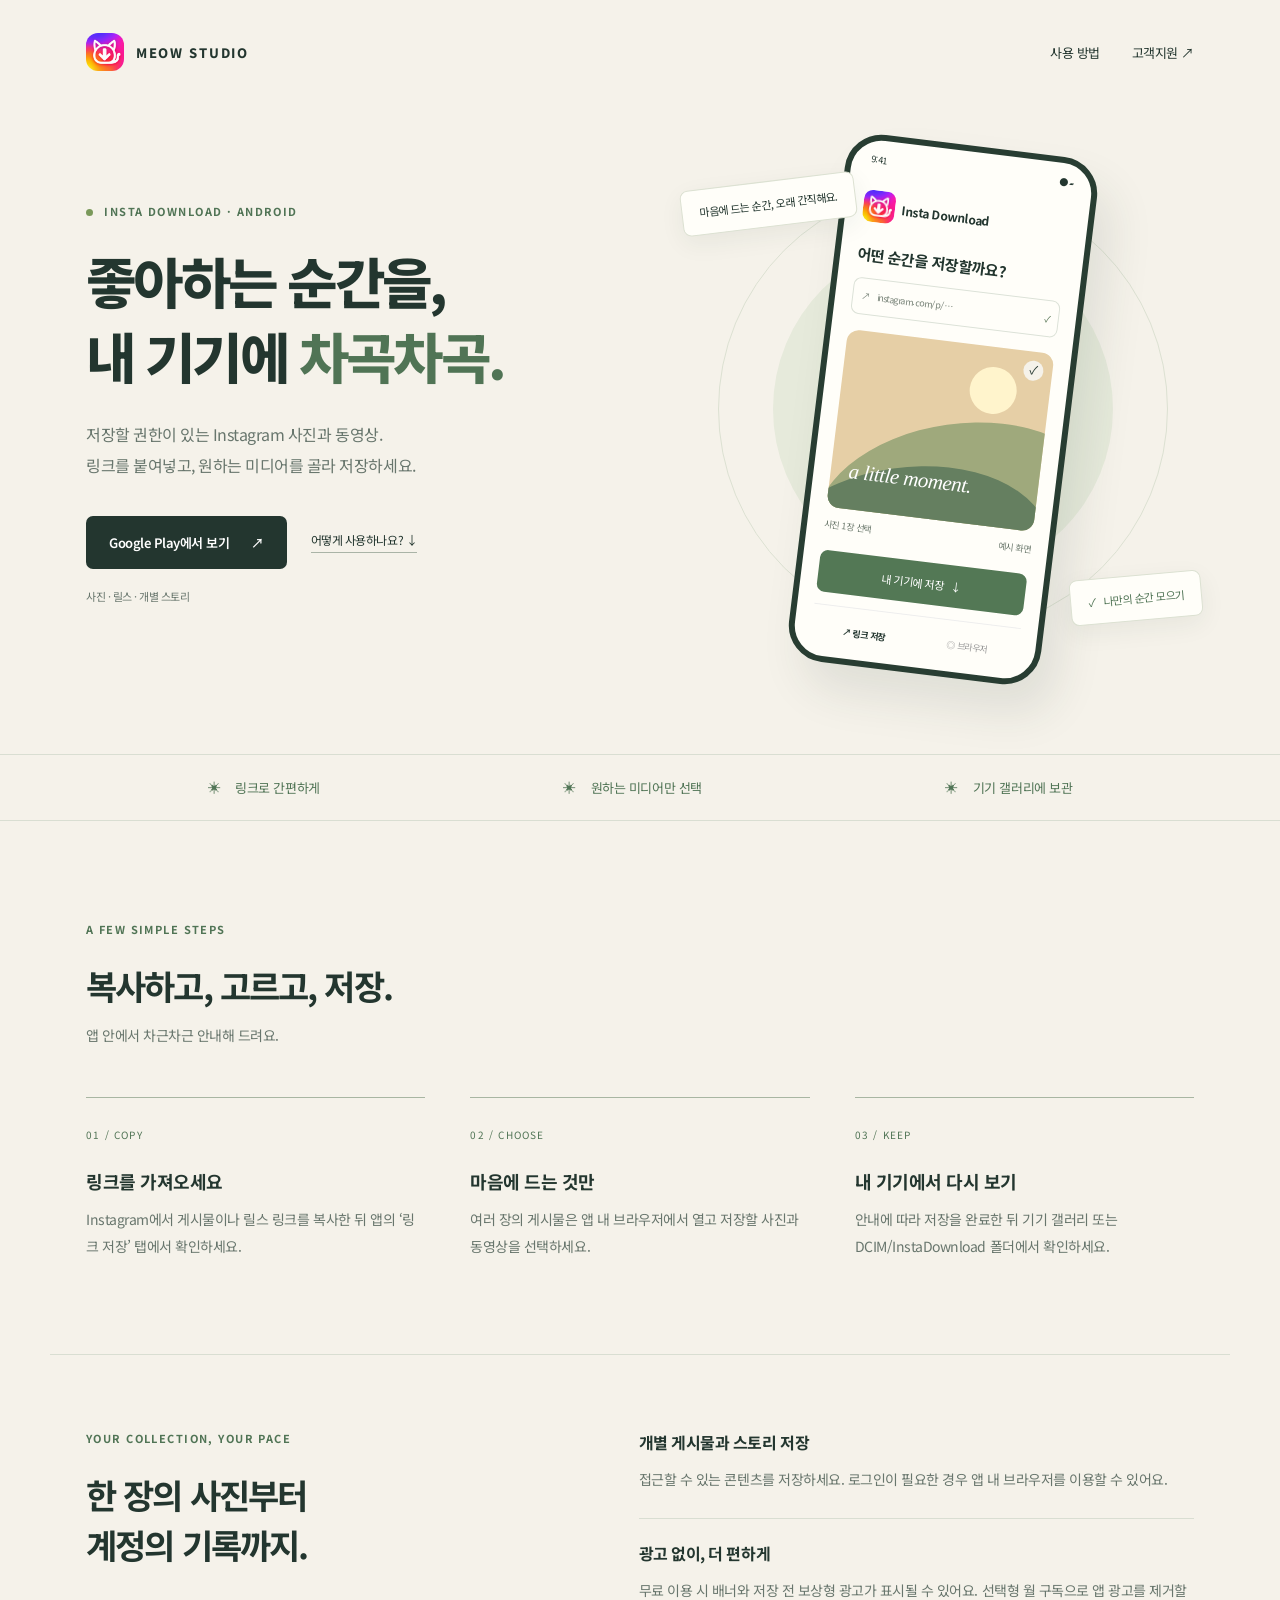
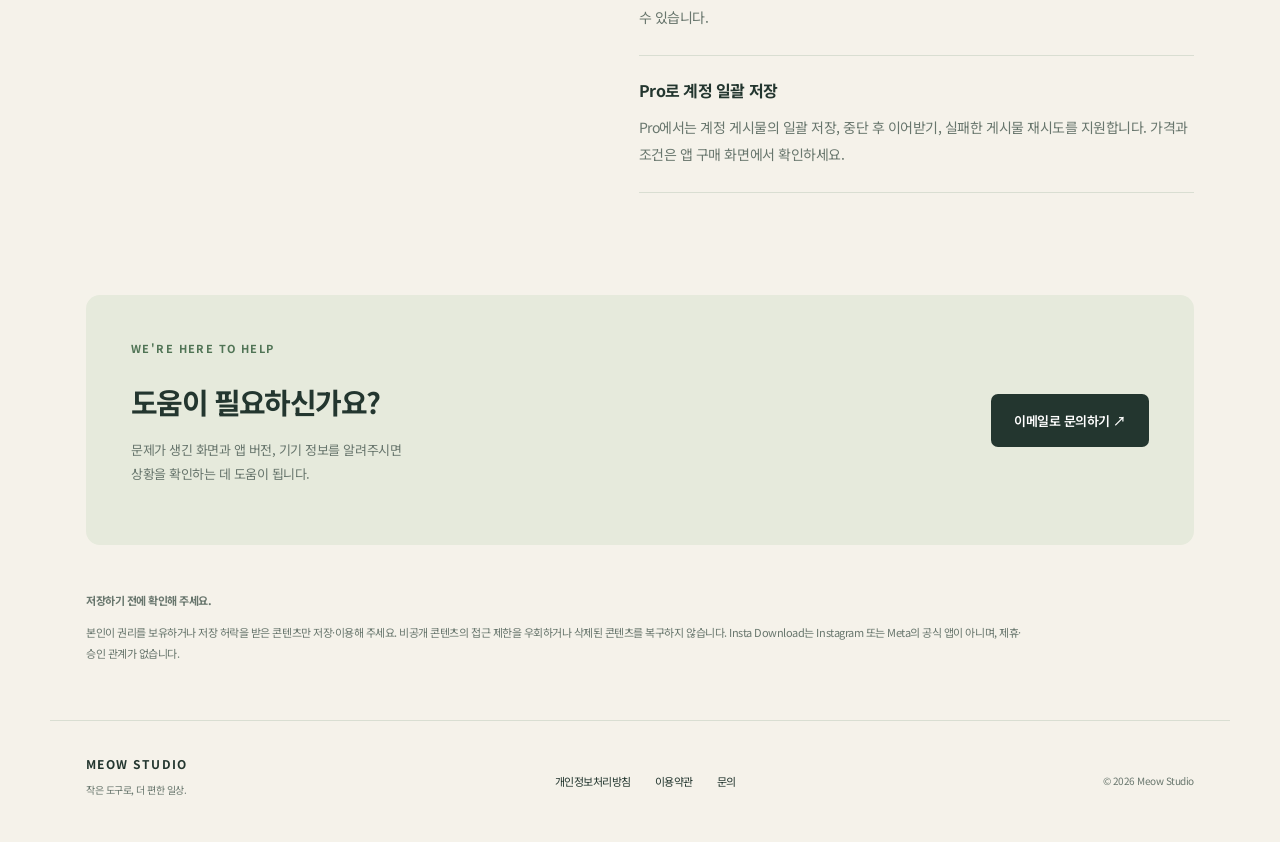
==== index.html @ 452632a1 "Publish Insta Download homepage and app-ads.txt" ====
<!doctype html>
<html lang="ko">
<head><meta charset="utf-8"><meta name="viewport" content="width=device-width, initial-scale=1"><meta name="description" content="Insta Download — 저장할 권한이 있는 Instagram 사진과 동영상을 내 기기에. Meow Studio 앱 소개 및 고객지원."><meta name="theme-color" content="#f5f2ea"><title>Insta Download · Meow Studio</title><link rel="icon" href="icon.png"><link rel="stylesheet" href="style.css"></head>
<body>
<header class="nav wrap"><a href="#" class="brand"><img src="icon.png" alt="" width="38" height="38">MEOW STUDIO</a><nav aria-label="주 메뉴"><a href="#how">사용 방법</a><a href="#support">고객지원 ↗</a></nav></header>
<main>
<section class="hero wrap"><div class="hero-copy"><p class="eyebrow"><span></span> INSTA DOWNLOAD · ANDROID</p><h1>좋아하는 순간을,<br>내 기기에 <em>차곡차곡.</em></h1><p class="intro">저장할 권한이 있는 Instagram 사진과 동영상.<br>링크를 붙여넣고, 원하는 미디어를 골라 저장하세요.</p><div class="actions"><a class="button dark" href="https://play.google.com/store/apps/details?id=com.meowstudio.insta_download">Google Play에서 보기 <span>↗</span></a><a class="text-link" href="#how">어떻게 사용하나요? ↓</a></div><p class="small muted">사진 · 릴스 · 개별 스토리</p></div><div class="visual" aria-label="링크 확인, 미디어 선택, 기기 저장 흐름을 보여주는 예시"><div class="orbit o1"></div><div class="orbit o2"></div><span class="floating tag">마음에 드는 순간, 오래 간직해요.</span><div class="phone"><div class="phone-top"><span>9:41</span><span>● ▰</span></div><div class="app-title"><img src="icon.png" alt="" width="32" height="32"><strong>Insta Download</strong></div><p class="phone-heading">어떤 순간을 저장할까요?</p><div class="url">↗ &nbsp; instagram.com/p/… <span>✓</span></div><div class="art"><div class="sun"></div><div class="hill back"></div><div class="hill front"></div><span class="art-caption">a little moment.</span><span class="selected">✓</span></div><div class="media-info"><span>사진 1장 선택</span><span>예시 화면</span></div><div class="fake-button">내 기기에 저장 &nbsp; ↓</div><div class="phone-tabs"><b>↗ 링크 저장</b><span>◎ 브라우저</span></div></div><span class="floating saved">✓ &nbsp; 나만의 순간 모으기</span><span class="visual-note">기능을 설명하기 위한 일러스트입니다.</span></div></section>
<section class="strip"><div class="wrap"><span>링크로 간편하게</span><span>원하는 미디어만 선택</span><span>기기 갤러리에 보관</span></div></section>
<section id="how" class="wrap how"><div class="section-heading"><p class="eyebrow">A FEW SIMPLE STEPS</p><h2>복사하고, 고르고, 저장.</h2><p>앱 안에서 차근차근 안내해 드려요.</p></div><div class="steps"><article><span class="number">01 / COPY</span><h3>링크를 가져오세요</h3><p>Instagram에서 게시물이나 릴스 링크를 복사한 뒤 앱의 ‘링크 저장’ 탭에서 확인하세요.</p></article><article><span class="number">02 / CHOOSE</span><h3>마음에 드는 것만</h3><p>여러 장의 게시물은 앱 내 브라우저에서 열고 저장할 사진과 동영상을 선택하세요.</p></article><article><span class="number">03 / KEEP</span><h3>내 기기에서 다시 보기</h3><p>안내에 따라 저장을 완료한 뒤 기기 갤러리 또는 DCIM/InstaDownload 폴더에서 확인하세요.</p></article></div></section>
<section class="wrap details"><div><p class="eyebrow">YOUR COLLECTION, YOUR PACE</p><h2>한 장의 사진부터<br>계정의 기록까지.</h2></div><div class="detail-list"><article><h3>개별 게시물과 스토리 저장</h3><p>접근할 수 있는 콘텐츠를 저장하세요. 로그인이 필요한 경우 앱 내 브라우저를 이용할 수 있어요.</p></article><article><h3>광고 없이, 더 편하게</h3><p>무료 이용 시 배너와 저장 전 보상형 광고가 표시될 수 있어요. 선택형 월 구독으로 앱 광고를 제거할 수 있습니다.</p></article><article><h3>Pro로 계정 일괄 저장</h3><p>Pro에서는 계정 게시물의 일괄 저장, 중단 후 이어받기, 실패한 게시물 재시도를 지원합니다. 가격과 조건은 앱 구매 화면에서 확인하세요.</p></article></div></section>
<section class="wrap support" id="support"><div><p class="eyebrow">WE'RE HERE TO HELP</p><h2>도움이 필요하신가요?</h2><p>문제가 생긴 화면과 앱 버전, 기기 정보를 알려주시면<br>상황을 확인하는 데 도움이 됩니다.</p></div><a class="button dark" href="mailto:meowstudioservice@gmail.com">이메일로 문의하기 ↗</a></section>
<aside class="wrap notice"><strong>저장하기 전에 확인해 주세요.</strong><p>본인이 권리를 보유하거나 저장 허락을 받은 콘텐츠만 저장·이용해 주세요. 비공개 콘텐츠의 접근 제한을 우회하거나 삭제된 콘텐츠를 복구하지 않습니다. Insta Download는 Instagram 또는 Meta의 공식 앱이 아니며, 제휴·승인 관계가 없습니다.</p></aside>
</main><footer class="wrap"><div><strong>MEOW STUDIO</strong><p>작은 도구로, 더 편한 일상.</p></div><div class="footer-links"><a href="https://meowstudioservice.github.io/insta-download-legal/privacy.html">개인정보처리방침</a><a href="https://meowstudioservice.github.io/insta-download-legal/terms.html">이용약관</a><a href="mailto:meowstudioservice@gmail.com">문의</a></div><small>© 2026 Meow Studio</small></footer>
</body></html>
---- style.css ----
@import url('https://fonts.googleapis.com/css2?family=Noto+Sans+KR:wght@400;500;600;700;800;900&display=swap');
:root{--paper:#f5f2ea;--ink:#23362f;--green:#507455;--muted:#68766d;--line:#d9ded2}*{box-sizing:border-box}html{scroll-behavior:smooth;scroll-padding-top:30px}body{margin:0;background:var(--paper);color:var(--ink);font-family:'Noto Sans KR',sans-serif;letter-spacing:-.03em}a{color:inherit;text-decoration:none}a:focus-visible{outline:3px solid #a95c28;outline-offset:6px}.wrap{max-width:1180px;margin:auto;padding-left:36px;padding-right:36px}.nav{height:104px;display:flex;align-items:center;justify-content:space-between}.brand{display:flex;align-items:center;gap:12px;font-size:13px;letter-spacing:.13em;font-weight:800}.brand img{border-radius:12px}.nav nav{display:flex;gap:32px;font-size:13px}.hero{min-height:650px;display:grid;grid-template-columns:1.15fr 1fr;align-items:center;gap:30px;padding-top:40px;padding-bottom:80px}.eyebrow{font-size:11px;letter-spacing:.13em;font-weight:700;color:var(--green);margin:0 0 24px}.eyebrow span{display:inline-block;background:#7a995a;width:7px;height:7px;border-radius:50%;margin-right:7px}h1{font-size:clamp(36px,4.3vw,58px);line-height:1.36;letter-spacing:-.065em;font-weight:800;margin:0 0 26px}em{font-style:normal;color:var(--green)}.intro{font-size:16px;line-height:1.95;color:var(--muted);margin-bottom:34px}.actions{display:flex;align-items:center;gap:24px;flex-wrap:wrap}.button{display:inline-flex;align-items:center;justify-content:center;gap:22px;padding:17px 23px;border-radius:7px;font-size:13px;font-weight:600;transition:transform .2s,background .2s}.dark{background:var(--ink);color:#fff}.button:hover{background:#3e5a4b;transform:translateY(-2px)}.text-link{font-size:12px;border-bottom:1px solid #aab4a7;padding-bottom:4px}.small{font-size:11px;margin-top:19px}.muted{color:var(--muted)}.visual{height:520px;position:relative;display:grid;place-items:center}.orbit{position:absolute;border:1px solid #dce1d2;border-radius:50%;width:450px;height:450px}.o2{width:340px;height:340px;background:#e6eadb;border:0}.phone{width:254px;background:#fffef9;border:6px solid #283d32;border-radius:37px;padding:13px 17px 0;box-shadow:18px 27px 45px #293d321a;transform:rotate(7deg);z-index:1;overflow:hidden}.phone-top{display:flex;justify-content:space-between;font-size:9px;margin:0 2px 24px}.app-title{display:flex;align-items:center;gap:7px;font-size:12px}.app-title img{border-radius:9px}.phone-heading{font-size:15px;font-weight:700;margin:22px 0 13px}.url{padding:11px 8px;border:1px solid #dce2d8;border-radius:8px;font-size:9px;color:#778277}.url span{float:right;color:#537251}.art{height:179px;margin-top:16px;border-radius:12px;position:relative;overflow:hidden;background:#e6cfa6}.sun{width:47px;height:47px;background:#fff4cc;border-radius:50%;position:absolute;top:20px;right:33px}.hill{position:absolute;width:290px;height:180px;border-radius:50%;transform:rotate(-15deg)}.back{background:#9fa97c;top:80px;left:-12px}.front{background:#657f60;top:130px;left:-60px}.art-caption{position:absolute;bottom:25px;left:18px;color:white;font-family:Georgia,serif;font-style:italic;font-size:21px}.selected{position:absolute;right:9px;top:9px;border-radius:50%;background:#f5f2ea;width:20px;height:20px;text-align:center;font-size:12px}.media-info{display:flex;justify-content:space-between;margin:11px 0 19px;font-size:9px;color:#6f7c70}.fake-button{background:#537855;color:white;border-radius:8px;text-align:center;padding:13px;font-size:11px}.phone-tabs{display:flex;justify-content:space-around;font-size:9px;padding:18px 0 20px;margin-top:12px;border-top:1px solid #eee}.phone-tabs span{color:#999}.floating{position:absolute;background:#fffef9;border:1px solid #dce1d2;box-shadow:0 8px 25px #263e3110;border-radius:8px;padding:14px 17px;font-size:11px;z-index:2}.tag{top:32px;left:-12px;transform:rotate(-7deg)}.saved{bottom:48px;right:-8px;transform:rotate(-5deg);color:#507455}.visual-note{position:absolute;bottom:0;font-size:9px;color:#7c8778}.strip{border-top:1px solid var(--line);border-bottom:1px solid var(--line)}.strip .wrap{display:flex;justify-content:space-around;padding-top:23px;padding-bottom:23px;font-size:13px;color:var(--green)}.strip span:before{content:'✳';margin-right:15px}.how{padding-top:100px;padding-bottom:95px}.section-heading h2,h2{font-size:34px;line-height:1.45;letter-spacing:-.055em;margin:0 0 15px}.section-heading>p:last-child{font-size:14px;color:var(--muted)}.steps{display:grid;grid-template-columns:repeat(3,1fr);gap:45px;margin-top:52px}.steps article{border-top:1px solid #a8b6a2;padding-top:22px}.number{font-size:10px;letter-spacing:.12em;color:var(--green)}h3{font-size:18px;margin:24px 0 12px}article p{color:var(--muted);font-size:14px;line-height:1.9;margin:0}.details{display:grid;grid-template-columns:1fr 1.15fr;gap:70px;padding-top:75px;padding-bottom:80px;border-top:1px solid var(--line)}.detail-list article{padding:0 0 25px;margin-bottom:22px;border-bottom:1px solid var(--line)}.detail-list h3{margin-top:0;font-size:16px}.support{background:#e6eadc;max-width:1108px;border-radius:14px;padding:45px;display:flex;align-items:center;justify-content:space-between;gap:24px}.support h2{font-size:29px}.support p:not(.eyebrow){color:var(--muted);font-size:13px;line-height:1.9}.support .button{white-space:nowrap}.notice{padding-top:45px;padding-bottom:45px;font-size:11px;color:var(--muted);line-height:1.9}.notice p{max-width:940px}footer{border-top:1px solid var(--line);padding-top:34px;padding-bottom:35px;display:flex;align-items:center;justify-content:space-between;gap:25px;font-size:11px}footer strong{letter-spacing:.12em;font-size:12px}footer p,footer small{color:var(--muted);font-size:10px}.footer-links{display:flex;gap:24px}@media(max-width:850px){.wrap{padding-left:24px;padding-right:24px}.nav{height:85px}.hero{grid-template-columns:1fr;padding-top:35px;gap:35px;padding-bottom:45px}.hero-copy{max-width:550px}.hero h1{font-size:45px}.visual{max-width:450px;width:100%;margin:auto}.tag{left:5px}.saved{right:3px}.steps{gap:25px}.details{gap:35px}.support{margin:0 24px}.support .button{font-size:12px;padding:15px}.footer-links{gap:15px}footer{flex-wrap:wrap}}@media(max-width:540px){.nav nav{gap:18px;font-size:11px}.brand{font-size:10px;gap:8px}.brand img{width:30px;height:30px}.hero h1{font-size:37px}.intro{font-size:14px}.visual{height:490px}.orbit{width:310px;height:310px}.o2{width:260px;height:260px}.phone{width:235px}.floating{font-size:9px;padding:12px}.tag{top:18px}.saved{bottom:28px}.visual-note{bottom:-10px}.strip .wrap{gap:12px;justify-content:space-between;font-size:10px}.strip span:before{display:none}.how{padding-top:65px;padding-bottom:50px}h2,.section-heading h2{font-size:28px}.steps{grid-template-columns:1fr;gap:30px;margin-top:35px}.steps h3{margin-top:16px}.details{grid-template-columns:1fr;padding-top:50px;padding-bottom:35px;gap:25px}.details h2 br{display:none}.support{display:block;padding:28px 22px}.support .button{margin-top:12px}.support h2{font-size:25px}.support br{display:none}footer{gap:22px}.footer-links{flex-wrap:wrap}footer small{width:100%}}@media(prefers-reduced-motion:reduce){html{scroll-behavior:auto}.button{transition:none}}
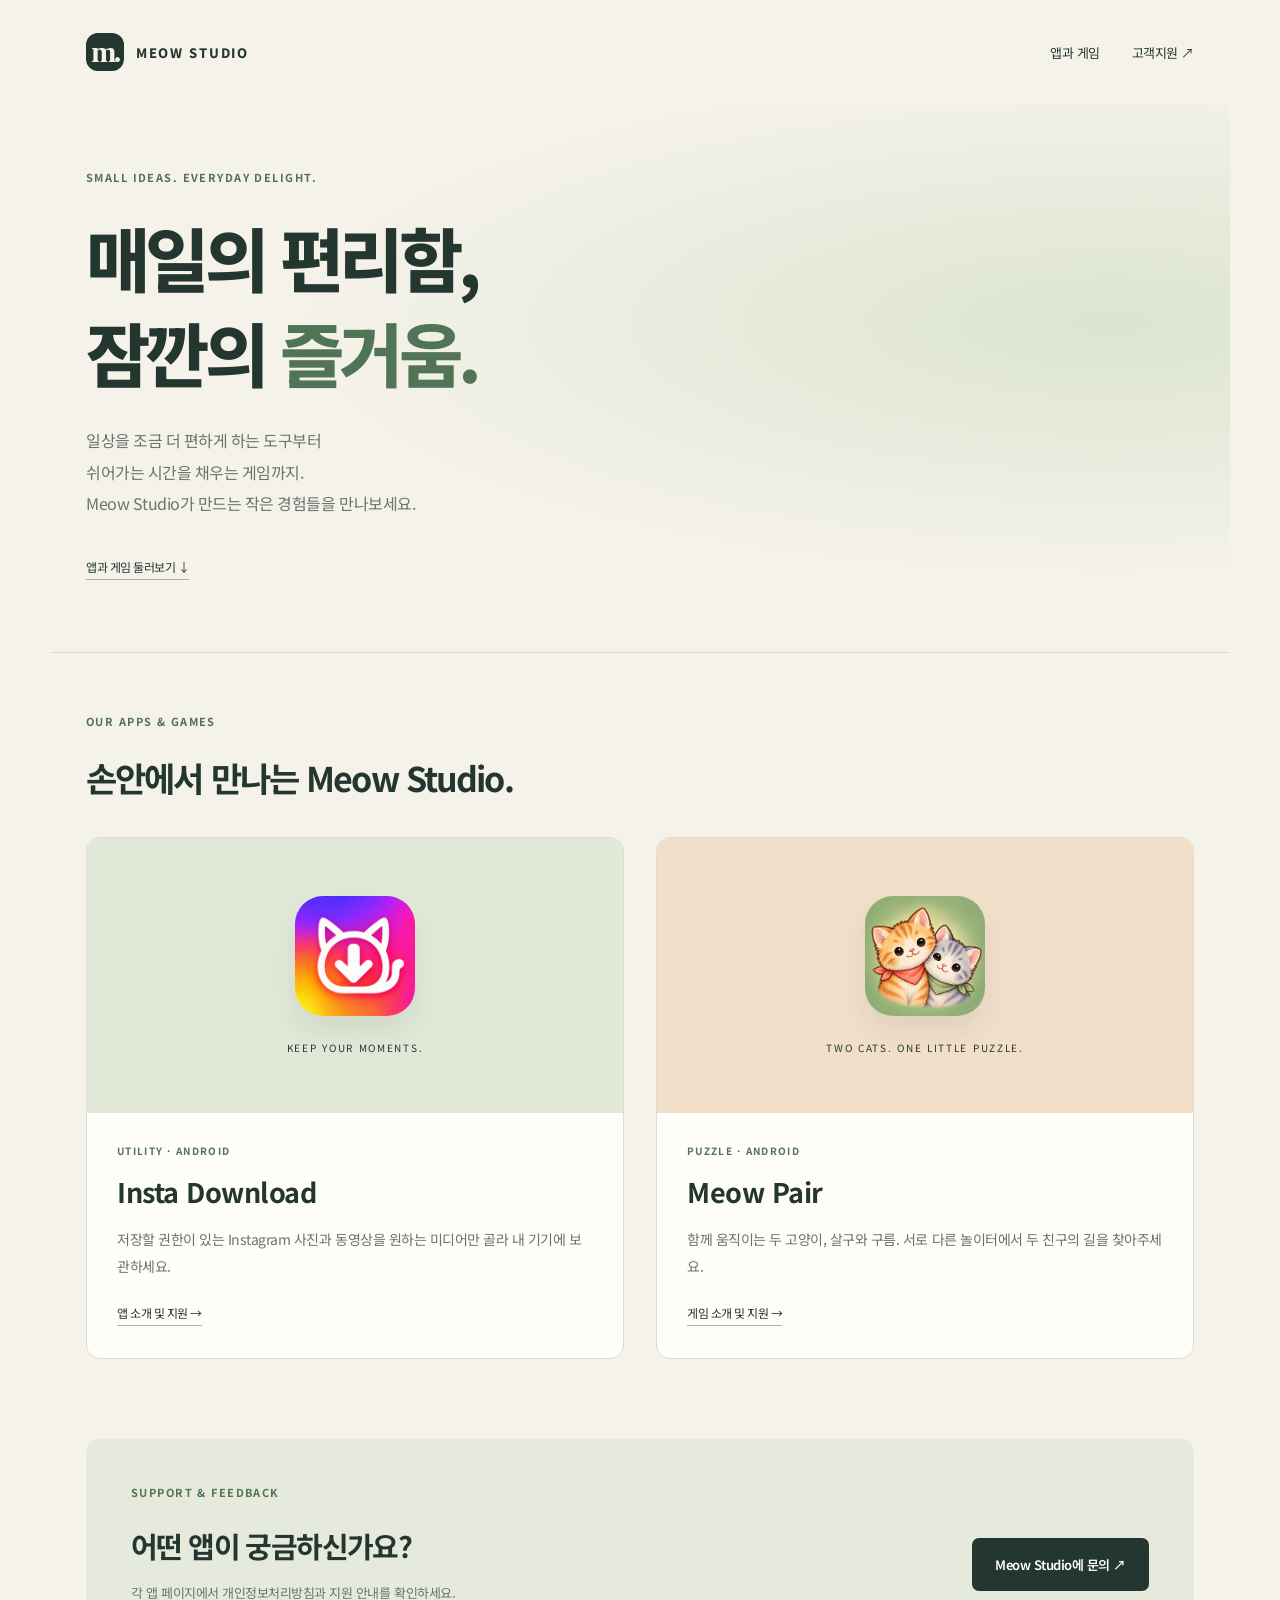
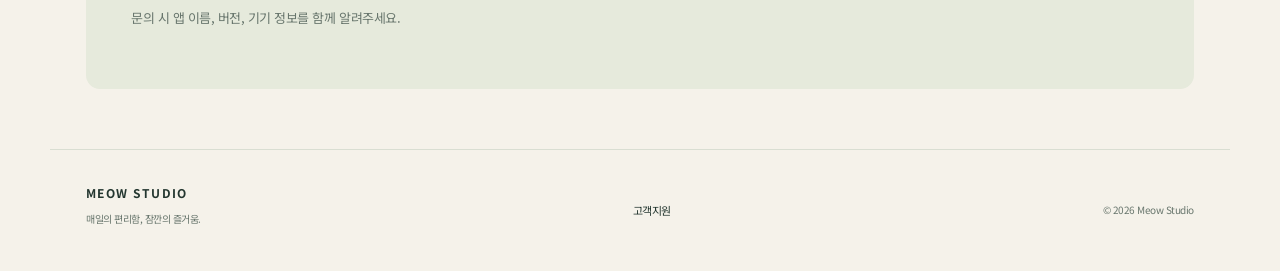
==== commit 7877e5ed: "Organize studio homepage and app-specific pages" ====
--- a/index.html
+++ b/index.html
@@ -1,14 +1 @@
-<!doctype html>
-<html lang="ko">
-<head><meta charset="utf-8"><meta name="viewport" content="width=device-width, initial-scale=1"><meta name="description" content="Insta Download — 저장할 권한이 있는 Instagram 사진과 동영상을 내 기기에. Meow Studio 앱 소개 및 고객지원."><meta name="theme-color" content="#f5f2ea"><title>Insta Download · Meow Studio</title><link rel="icon" href="icon.png"><link rel="stylesheet" href="style.css"></head>
-<body>
-<header class="nav wrap"><a href="#" class="brand"><img src="icon.png" alt="" width="38" height="38">MEOW STUDIO</a><nav aria-label="주 메뉴"><a href="#how">사용 방법</a><a href="#support">고객지원 ↗</a></nav></header>
-<main>
-<section class="hero wrap"><div class="hero-copy"><p class="eyebrow"><span></span> INSTA DOWNLOAD · ANDROID</p><h1>좋아하는 순간을,<br>내 기기에 <em>차곡차곡.</em></h1><p class="intro">저장할 권한이 있는 Instagram 사진과 동영상.<br>링크를 붙여넣고, 원하는 미디어를 골라 저장하세요.</p><div class="actions"><a class="button dark" href="https://play.google.com/store/apps/details?id=com.meowstudio.insta_download">Google Play에서 보기 <span>↗</span></a><a class="text-link" href="#how">어떻게 사용하나요? ↓</a></div><p class="small muted">사진 · 릴스 · 개별 스토리</p></div><div class="visual" aria-label="링크 확인, 미디어 선택, 기기 저장 흐름을 보여주는 예시"><div class="orbit o1"></div><div class="orbit o2"></div><span class="floating tag">마음에 드는 순간, 오래 간직해요.</span><div class="phone"><div class="phone-top"><span>9:41</span><span>● ▰</span></div><div class="app-title"><img src="icon.png" alt="" width="32" height="32"><strong>Insta Download</strong></div><p class="phone-heading">어떤 순간을 저장할까요?</p><div class="url">↗ &nbsp; instagram.com/p/… <span>✓</span></div><div class="art"><div class="sun"></div><div class="hill back"></div><div class="hill front"></div><span class="art-caption">a little moment.</span><span class="selected">✓</span></div><div class="media-info"><span>사진 1장 선택</span><span>예시 화면</span></div><div class="fake-button">내 기기에 저장 &nbsp; ↓</div><div class="phone-tabs"><b>↗ 링크 저장</b><span>◎ 브라우저</span></div></div><span class="floating saved">✓ &nbsp; 나만의 순간 모으기</span><span class="visual-note">기능을 설명하기 위한 일러스트입니다.</span></div></section>
-<section class="strip"><div class="wrap"><span>링크로 간편하게</span><span>원하는 미디어만 선택</span><span>기기 갤러리에 보관</span></div></section>
-<section id="how" class="wrap how"><div class="section-heading"><p class="eyebrow">A FEW SIMPLE STEPS</p><h2>복사하고, 고르고, 저장.</h2><p>앱 안에서 차근차근 안내해 드려요.</p></div><div class="steps"><article><span class="number">01 / COPY</span><h3>링크를 가져오세요</h3><p>Instagram에서 게시물이나 릴스 링크를 복사한 뒤 앱의 ‘링크 저장’ 탭에서 확인하세요.</p></article><article><span class="number">02 / CHOOSE</span><h3>마음에 드는 것만</h3><p>여러 장의 게시물은 앱 내 브라우저에서 열고 저장할 사진과 동영상을 선택하세요.</p></article><article><span class="number">03 / KEEP</span><h3>내 기기에서 다시 보기</h3><p>안내에 따라 저장을 완료한 뒤 기기 갤러리 또는 DCIM/InstaDownload 폴더에서 확인하세요.</p></article></div></section>
-<section class="wrap details"><div><p class="eyebrow">YOUR COLLECTION, YOUR PACE</p><h2>한 장의 사진부터<br>계정의 기록까지.</h2></div><div class="detail-list"><article><h3>개별 게시물과 스토리 저장</h3><p>접근할 수 있는 콘텐츠를 저장하세요. 로그인이 필요한 경우 앱 내 브라우저를 이용할 수 있어요.</p></article><article><h3>광고 없이, 더 편하게</h3><p>무료 이용 시 배너와 저장 전 보상형 광고가 표시될 수 있어요. 선택형 월 구독으로 앱 광고를 제거할 수 있습니다.</p></article><article><h3>Pro로 계정 일괄 저장</h3><p>Pro에서는 계정 게시물의 일괄 저장, 중단 후 이어받기, 실패한 게시물 재시도를 지원합니다. 가격과 조건은 앱 구매 화면에서 확인하세요.</p></article></div></section>
-<section class="wrap support" id="support"><div><p class="eyebrow">WE'RE HERE TO HELP</p><h2>도움이 필요하신가요?</h2><p>문제가 생긴 화면과 앱 버전, 기기 정보를 알려주시면<br>상황을 확인하는 데 도움이 됩니다.</p></div><a class="button dark" href="mailto:meowstudioservice@gmail.com">이메일로 문의하기 ↗</a></section>
-<aside class="wrap notice"><strong>저장하기 전에 확인해 주세요.</strong><p>본인이 권리를 보유하거나 저장 허락을 받은 콘텐츠만 저장·이용해 주세요. 비공개 콘텐츠의 접근 제한을 우회하거나 삭제된 콘텐츠를 복구하지 않습니다. Insta Download는 Instagram 또는 Meta의 공식 앱이 아니며, 제휴·승인 관계가 없습니다.</p></aside>
-</main><footer class="wrap"><div><strong>MEOW STUDIO</strong><p>작은 도구로, 더 편한 일상.</p></div><div class="footer-links"><a href="https://meowstudioservice.github.io/insta-download-legal/privacy.html">개인정보처리방침</a><a href="https://meowstudioservice.github.io/insta-download-legal/terms.html">이용약관</a><a href="mailto:meowstudioservice@gmail.com">문의</a></div><small>© 2026 Meow Studio</small></footer>
-</body></html>
+<!doctype html><html lang="ko"><head><meta charset="utf-8"><meta name="viewport" content="width=device-width,initial-scale=1"><title>Meow Studio · 앱과 게임</title><meta name="description" content="일상에 편리함과 즐거움을 더하는 Meow Studio의 앱과 게임. Insta Download, Meow Pair 소개와 고객지원."><link rel="stylesheet" href="/style.css"></head><body><header class="nav wrap"><a class="brand" href="/"><span class="studio-mark">m.</span>MEOW STUDIO</a><nav aria-label="주 메뉴"><a href="#apps">앱과 게임</a><a href="#support">고객지원 ↗</a></nav></header><main><section class="wrap studio-hero"><p class="eyebrow">SMALL IDEAS. EVERYDAY DELIGHT.</p><h1>매일의 편리함,<br>잠깐의 <em>즐거움.</em></h1><p class="intro">일상을 조금 더 편하게 하는 도구부터<br>쉬어가는 시간을 채우는 게임까지.<br>Meow Studio가 만드는 작은 경험들을 만나보세요.</p><a class="text-link" href="#apps">앱과 게임 둘러보기 ↓</a></section><section class="wrap catalog" id="apps"><p class="eyebrow">OUR APPS & GAMES</p><h2>손안에서 만나는 Meow Studio.</h2><div class="app-grid"><article class="app-card"><a class="app-cover insta-cover" href="/apps/insta-download/"><img src="/assets/insta-download.png" alt="Insta Download 앱 아이콘" width="120" height="120"><span>KEEP YOUR MOMENTS.</span></a><div class="card-copy"><p class="eyebrow">UTILITY · ANDROID</p><h3>Insta Download</h3><p>저장할 권한이 있는 Instagram 사진과 동영상을 원하는 미디어만 골라 내 기기에 보관하세요.</p><a class="text-link" href="/apps/insta-download/">앱 소개 및 지원 →</a></div></article><article class="app-card"><a class="app-cover pair-cover" href="/apps/meow-pair/"><img src="/assets/meow-pair.png" alt="Meow Pair 앱 아이콘" width="120" height="120"><span>TWO CATS. ONE LITTLE PUZZLE.</span></a><div class="card-copy"><p class="eyebrow">PUZZLE · ANDROID</p><h3>Meow Pair</h3><p>함께 움직이는 두 고양이, 살구와 구름. 서로 다른 놀이터에서 두 친구의 길을 찾아주세요.</p><a class="text-link" href="/apps/meow-pair/">게임 소개 및 지원 →</a></div></article></div></section><section class="wrap support" id="support"><div><p class="eyebrow">SUPPORT & FEEDBACK</p><h2>어떤 앱이 궁금하신가요?</h2><p>각 앱 페이지에서 개인정보처리방침과 지원 안내를 확인하세요.<br>문의 시 앱 이름, 버전, 기기 정보를 함께 알려주세요.</p></div><a class="button dark" href="mailto:meowstudioservice@gmail.com">Meow Studio에 문의 ↗</a></section></main><footer class="wrap studio-footer"><div><strong>MEOW STUDIO</strong><p>매일의 편리함, 잠깐의 즐거움.</p></div><a href="mailto:meowstudioservice@gmail.com">고객지원</a><small>© 2026 Meow Studio</small></footer></body></html>
--- a/style.css
+++ b/style.css
@@ -1,2 +1,3 @@
 @import url('https://fonts.googleapis.com/css2?family=Noto+Sans+KR:wght@400;500;600;700;800;900&display=swap');
 :root{--paper:#f5f2ea;--ink:#23362f;--green:#507455;--muted:#68766d;--line:#d9ded2}*{box-sizing:border-box}html{scroll-behavior:smooth;scroll-padding-top:30px}body{margin:0;background:var(--paper);color:var(--ink);font-family:'Noto Sans KR',sans-serif;letter-spacing:-.03em}a{color:inherit;text-decoration:none}a:focus-visible{outline:3px solid #a95c28;outline-offset:6px}.wrap{max-width:1180px;margin:auto;padding-left:36px;padding-right:36px}.nav{height:104px;display:flex;align-items:center;justify-content:space-between}.brand{display:flex;align-items:center;gap:12px;font-size:13px;letter-spacing:.13em;font-weight:800}.brand img{border-radius:12px}.nav nav{display:flex;gap:32px;font-size:13px}.hero{min-height:650px;display:grid;grid-template-columns:1.15fr 1fr;align-items:center;gap:30px;padding-top:40px;padding-bottom:80px}.eyebrow{font-size:11px;letter-spacing:.13em;font-weight:700;color:var(--green);margin:0 0 24px}.eyebrow span{display:inline-block;background:#7a995a;width:7px;height:7px;border-radius:50%;margin-right:7px}h1{font-size:clamp(36px,4.3vw,58px);line-height:1.36;letter-spacing:-.065em;font-weight:800;margin:0 0 26px}em{font-style:normal;color:var(--green)}.intro{font-size:16px;line-height:1.95;color:var(--muted);margin-bottom:34px}.actions{display:flex;align-items:center;gap:24px;flex-wrap:wrap}.button{display:inline-flex;align-items:center;justify-content:center;gap:22px;padding:17px 23px;border-radius:7px;font-size:13px;font-weight:600;transition:transform .2s,background .2s}.dark{background:var(--ink);color:#fff}.button:hover{background:#3e5a4b;transform:translateY(-2px)}.text-link{font-size:12px;border-bottom:1px solid #aab4a7;padding-bottom:4px}.small{font-size:11px;margin-top:19px}.muted{color:var(--muted)}.visual{height:520px;position:relative;display:grid;place-items:center}.orbit{position:absolute;border:1px solid #dce1d2;border-radius:50%;width:450px;height:450px}.o2{width:340px;height:340px;background:#e6eadb;border:0}.phone{width:254px;background:#fffef9;border:6px solid #283d32;border-radius:37px;padding:13px 17px 0;box-shadow:18px 27px 45px #293d321a;transform:rotate(7deg);z-index:1;overflow:hidden}.phone-top{display:flex;justify-content:space-between;font-size:9px;margin:0 2px 24px}.app-title{display:flex;align-items:center;gap:7px;font-size:12px}.app-title img{border-radius:9px}.phone-heading{font-size:15px;font-weight:700;margin:22px 0 13px}.url{padding:11px 8px;border:1px solid #dce2d8;border-radius:8px;font-size:9px;color:#778277}.url span{float:right;color:#537251}.art{height:179px;margin-top:16px;border-radius:12px;position:relative;overflow:hidden;background:#e6cfa6}.sun{width:47px;height:47px;background:#fff4cc;border-radius:50%;position:absolute;top:20px;right:33px}.hill{position:absolute;width:290px;height:180px;border-radius:50%;transform:rotate(-15deg)}.back{background:#9fa97c;top:80px;left:-12px}.front{background:#657f60;top:130px;left:-60px}.art-caption{position:absolute;bottom:25px;left:18px;color:white;font-family:Georgia,serif;font-style:italic;font-size:21px}.selected{position:absolute;right:9px;top:9px;border-radius:50%;background:#f5f2ea;width:20px;height:20px;text-align:center;font-size:12px}.media-info{display:flex;justify-content:space-between;margin:11px 0 19px;font-size:9px;color:#6f7c70}.fake-button{background:#537855;color:white;border-radius:8px;text-align:center;padding:13px;font-size:11px}.phone-tabs{display:flex;justify-content:space-around;font-size:9px;padding:18px 0 20px;margin-top:12px;border-top:1px solid #eee}.phone-tabs span{color:#999}.floating{position:absolute;background:#fffef9;border:1px solid #dce1d2;box-shadow:0 8px 25px #263e3110;border-radius:8px;padding:14px 17px;font-size:11px;z-index:2}.tag{top:32px;left:-12px;transform:rotate(-7deg)}.saved{bottom:48px;right:-8px;transform:rotate(-5deg);color:#507455}.visual-note{position:absolute;bottom:0;font-size:9px;color:#7c8778}.strip{border-top:1px solid var(--line);border-bottom:1px solid var(--line)}.strip .wrap{display:flex;justify-content:space-around;padding-top:23px;padding-bottom:23px;font-size:13px;color:var(--green)}.strip span:before{content:'✳';margin-right:15px}.how{padding-top:100px;padding-bottom:95px}.section-heading h2,h2{font-size:34px;line-height:1.45;letter-spacing:-.055em;margin:0 0 15px}.section-heading>p:last-child{font-size:14px;color:var(--muted)}.steps{display:grid;grid-template-columns:repeat(3,1fr);gap:45px;margin-top:52px}.steps article{border-top:1px solid #a8b6a2;padding-top:22px}.number{font-size:10px;letter-spacing:.12em;color:var(--green)}h3{font-size:18px;margin:24px 0 12px}article p{color:var(--muted);font-size:14px;line-height:1.9;margin:0}.details{display:grid;grid-template-columns:1fr 1.15fr;gap:70px;padding-top:75px;padding-bottom:80px;border-top:1px solid var(--line)}.detail-list article{padding:0 0 25px;margin-bottom:22px;border-bottom:1px solid var(--line)}.detail-list h3{margin-top:0;font-size:16px}.support{background:#e6eadc;max-width:1108px;border-radius:14px;padding:45px;display:flex;align-items:center;justify-content:space-between;gap:24px}.support h2{font-size:29px}.support p:not(.eyebrow){color:var(--muted);font-size:13px;line-height:1.9}.support .button{white-space:nowrap}.notice{padding-top:45px;padding-bottom:45px;font-size:11px;color:var(--muted);line-height:1.9}.notice p{max-width:940px}footer{border-top:1px solid var(--line);padding-top:34px;padding-bottom:35px;display:flex;align-items:center;justify-content:space-between;gap:25px;font-size:11px}footer strong{letter-spacing:.12em;font-size:12px}footer p,footer small{color:var(--muted);font-size:10px}.footer-links{display:flex;gap:24px}@media(max-width:850px){.wrap{padding-left:24px;padding-right:24px}.nav{height:85px}.hero{grid-template-columns:1fr;padding-top:35px;gap:35px;padding-bottom:45px}.hero-copy{max-width:550px}.hero h1{font-size:45px}.visual{max-width:450px;width:100%;margin:auto}.tag{left:5px}.saved{right:3px}.steps{gap:25px}.details{gap:35px}.support{margin:0 24px}.support .button{font-size:12px;padding:15px}.footer-links{gap:15px}footer{flex-wrap:wrap}}@media(max-width:540px){.nav nav{gap:18px;font-size:11px}.brand{font-size:10px;gap:8px}.brand img{width:30px;height:30px}.hero h1{font-size:37px}.intro{font-size:14px}.visual{height:490px}.orbit{width:310px;height:310px}.o2{width:260px;height:260px}.phone{width:235px}.floating{font-size:9px;padding:12px}.tag{top:18px}.saved{bottom:28px}.visual-note{bottom:-10px}.strip .wrap{gap:12px;justify-content:space-between;font-size:10px}.strip span:before{display:none}.how{padding-top:65px;padding-bottom:50px}h2,.section-heading h2{font-size:28px}.steps{grid-template-columns:1fr;gap:30px;margin-top:35px}.steps h3{margin-top:16px}.details{grid-template-columns:1fr;padding-top:50px;padding-bottom:35px;gap:25px}.details h2 br{display:none}.support{display:block;padding:28px 22px}.support .button{margin-top:12px}.support h2{font-size:25px}.support br{display:none}footer{gap:22px}.footer-links{flex-wrap:wrap}footer small{width:100%}}@media(prefers-reduced-motion:reduce){html{scroll-behavior:auto}.button{transition:none}}
+.studio-mark{display:inline-grid;place-items:center;width:38px;height:38px;border-radius:12px;background:var(--ink);color:var(--paper);font:bold 30px Georgia,serif;letter-spacing:-.08em}.studio-hero{padding-top:65px;padding-bottom:75px;background:radial-gradient(ellipse at 90% 40%,#dce4d0 0,transparent 55%)}.studio-hero h1{font-size:clamp(40px,5.5vw,70px)}.catalog{padding-top:60px;padding-bottom:80px;border-top:1px solid var(--line)}.app-grid{display:grid;grid-template-columns:1fr 1fr;gap:32px;margin-top:35px}.app-card{overflow:hidden;border:1px solid var(--line);border-radius:14px;background:#fffdf7}.app-cover{height:275px;display:flex;align-items:center;justify-content:center;flex-direction:column;gap:24px}.app-cover:hover{filter:brightness(.97)}.app-cover img{border-radius:28px;box-shadow:0 15px 28px #23362f16;object-fit:cover}.app-cover span{font-size:10px;letter-spacing:.17em}.insta-cover{background:#e1e8d8}.pair-cover{background:#f2dfca}.card-copy{padding:28px 30px 32px}.card-copy .eyebrow{font-size:10px;margin-bottom:12px}.card-copy h3{font-size:27px;margin:0 0 15px}.card-copy .text-link{display:inline-block;margin-top:25px}.studio-footer{margin-top:60px}.pair-hero{display:grid;grid-template-columns:1.3fr 1fr;align-items:center;gap:40px;padding-top:70px;padding-bottom:80px}.pair-hero h1{font-size:clamp(35px,4vw,53px)}.pair-portrait{background:#efdfc9;padding:48px 25px 30px;border-radius:130px 130px 30px 30px;text-align:center;transform:rotate(3deg)}.pair-portrait img{width:100%;max-width:280px;height:auto;border-radius:45px}.pair-portrait p{font-size:10px;letter-spacing:.2em;margin-top:25px}.policy-links{padding-top:55px;padding-bottom:55px}.policy-links h2{font-size:23px}.policy-links a{font-size:13px;border-bottom:1px solid var(--line)}@media(max-width:700px){.studio-hero{padding-top:35px}.studio-hero h1{font-size:42px}.catalog h2{font-size:27px}.app-grid{grid-template-columns:1fr}.app-cover{height:240px}.pair-hero{grid-template-columns:1fr;padding-top:40px;gap:40px}.pair-portrait{max-width:330px;margin:auto;width:100%}.studio-hero .intro{font-size:14px}.studio-footer{margin-top:40px}}
